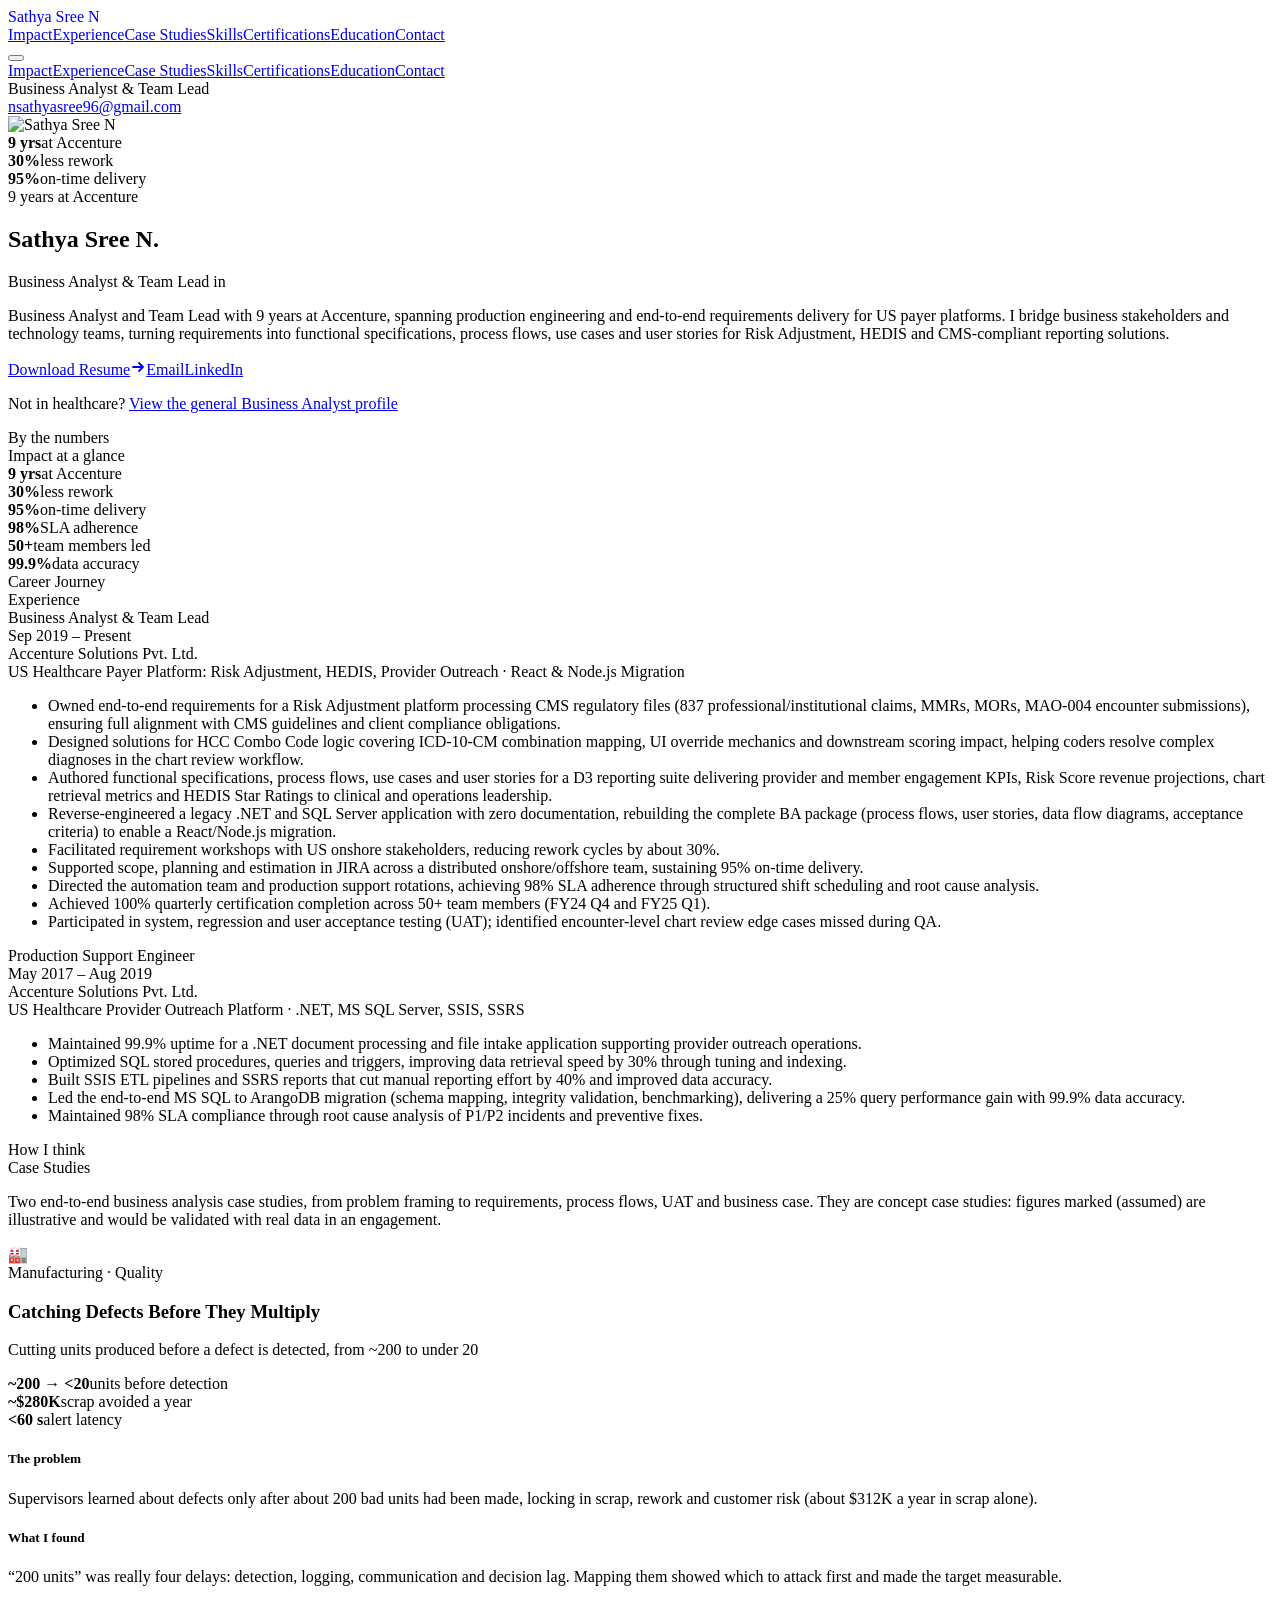
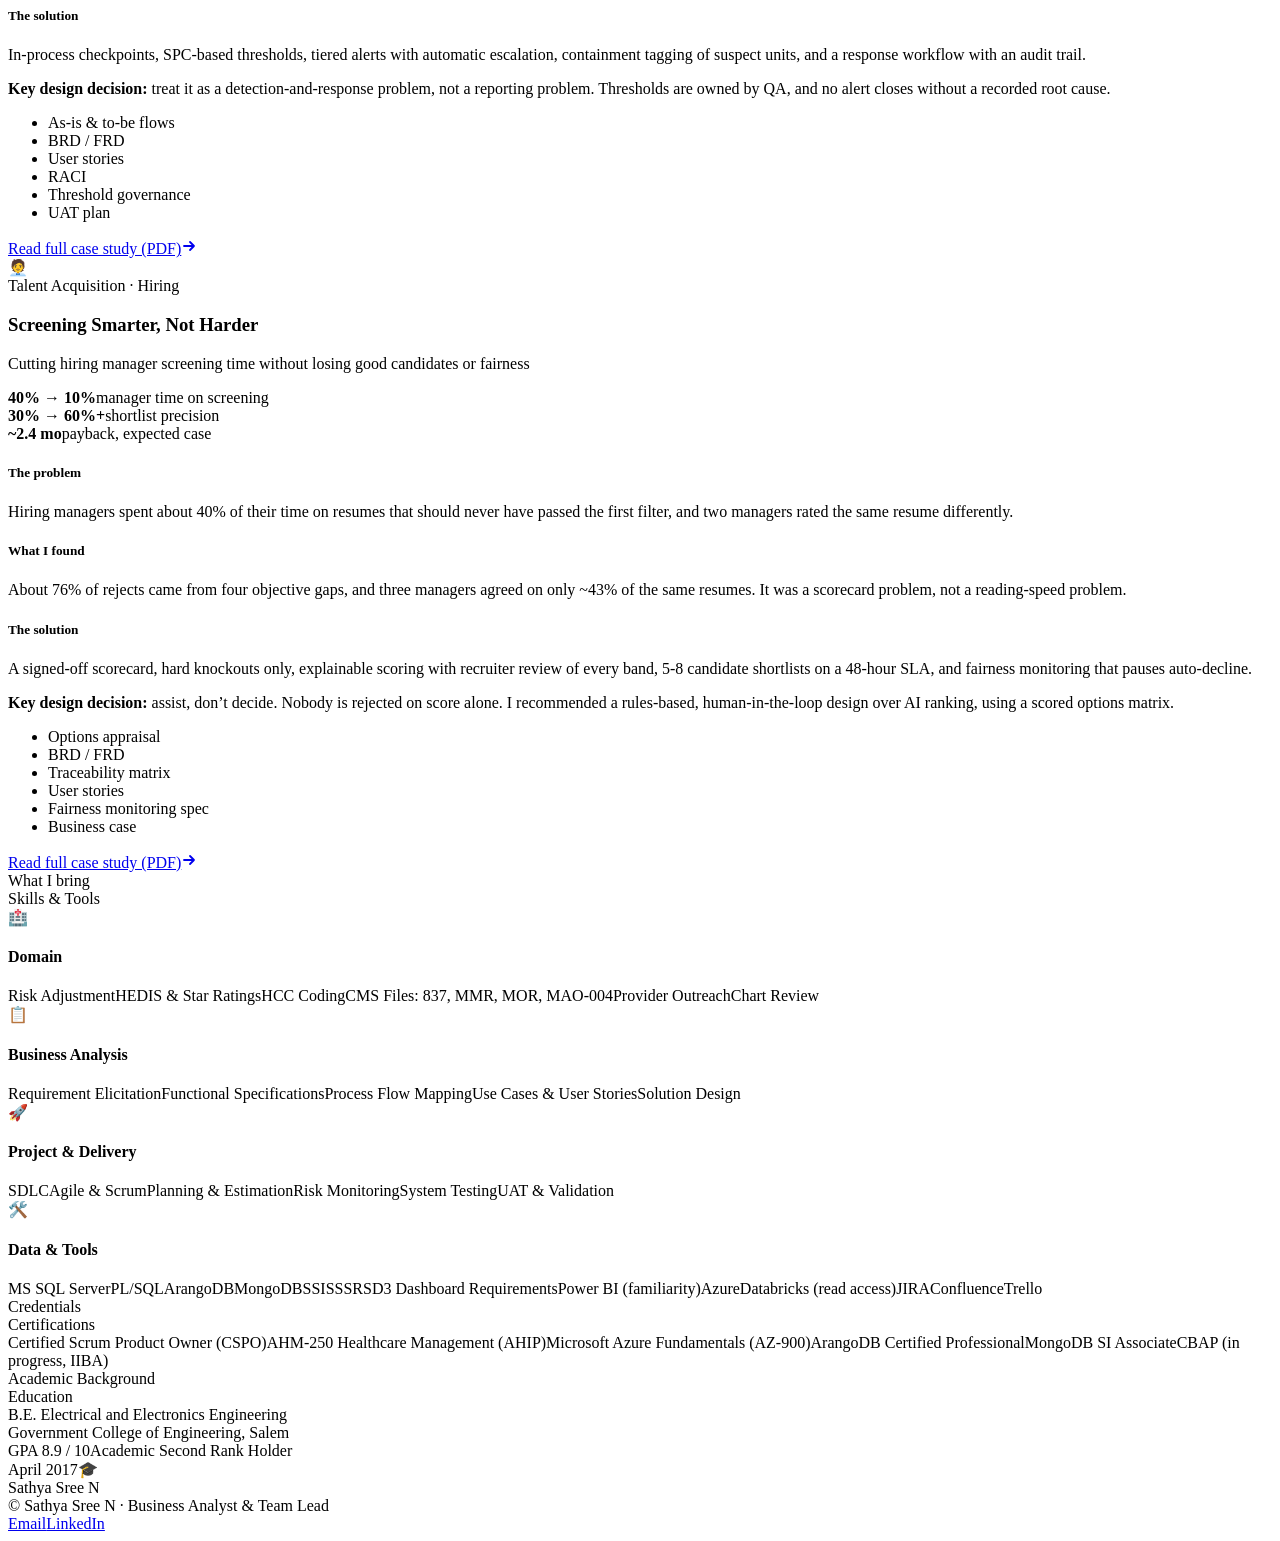
==== business-analyst/index.html @ e5837783 "Create index.html" ====
<!DOCTYPE html>
<html lang="en">
<head>
<meta charset="utf-8">
<meta name="viewport" content="width=device-width, initial-scale=1">
<title>Sathya Sree N | Healthcare Data Business Analyst</title>
<meta name="description" content="Healthcare Business Analyst and Team Lead with 9 years of experience in Risk Adjustment, HEDIS and CMS regulatory files for US payer platforms.">
<link href="https://fonts.googleapis.com/css2?family=Inter:wght@300;400;500;600&family=Playfair+Display:ital,wght@0,700;0,800;1,400&display=swap" rel="stylesheet">
<link rel="stylesheet" href="../assets/style.css">
<script>document.documentElement.classList.add('js');</script>
</head>
<body>
<nav id="navbar">
  <a href="#top" class="nav-logo" style="text-decoration:none">Sathya Sree N</a>
  <div class="nav-links"><a href="#impact">Impact</a><a href="#experience">Experience</a><a href="#case-studies">Case Studies</a><a href="#skills">Skills</a><a href="#certifications">Certifications</a><a href="#education">Education</a><a href="#contact">Contact</a></div>
  <button class="hamburger" id="hamburger" aria-label="Open menu" aria-expanded="false" aria-controls="mobileMenu"><span></span><span></span><span></span></button>
</nav>
<div class="mobile-menu" id="mobileMenu" aria-hidden="true">
  <div class="m-links"><a class="m-link" style="--i:0" href="#impact">Impact</a><a class="m-link" style="--i:1" href="#experience">Experience</a><a class="m-link" style="--i:2" href="#case-studies">Case Studies</a><a class="m-link" style="--i:3" href="#skills">Skills</a><a class="m-link" style="--i:4" href="#certifications">Certifications</a><a class="m-link" style="--i:5" href="#education">Education</a><a class="m-link" style="--i:6" href="#contact">Contact</a></div>
  <div class="m-foot">Business Analyst &amp; Team Lead<br><a href="mailto:nsathyasree96@gmail.com">nsathyasree96@gmail.com</a></div>
</div>
<section class="hero" id="top">
  <div class="hero-photo" id="heroPhoto">
    <div class="hero-frame-outline"></div>
    <div class="hero-frame"><img src="../assets/photo.jpg" alt="Sathya Sree N"></div>
    <div class="chip chip-1"><b>9 yrs</b><span>at Accenture</span></div><div class="chip chip-2"><b>30%</b><span>less rework</span></div><div class="chip chip-3"><b>95%</b><span>on-time delivery</span></div>
  </div>
  <div class="hero-text">
    <div class="hero-status"><i></i>9 years at Accenture</div>
    <h1 aria-label="Sathya Sree N"><span class="w"><span>Sathya</span></span> <span class="w"><span>Sree N.</span></span></h1>
    <p class="hero-role">Business Analyst &amp; Team Lead in<span class="typed-line"><span id="typed" data-roles='["Risk Adjustment &amp; HCC coding","HEDIS &amp; Star Ratings","CMS regulatory files","requirements to delivery"]'></span><span class="caret"></span></span></p>
    <p class="hero-desc">Business Analyst and Team Lead with 9 years at Accenture, spanning production engineering and end-to-end requirements delivery for US payer platforms. I bridge business stakeholders and technology teams, turning requirements into functional specifications, process flows, use cases and user stories for Risk Adjustment, HEDIS and CMS-compliant reporting solutions.</p>
    <div class="hero-btns"><a href="../assets/resume-healthcare.pdf" class="btn-primary">Download Resume<svg width="16" height="16" viewBox="0 0 16 16" fill="none" aria-hidden="true"><path d="M3 8h10M9 4l4 4-4 4" stroke="currentColor" stroke-width="1.8" stroke-linecap="round" stroke-linejoin="round"/></svg></a><a href="mailto:nsathyasree96@gmail.com" class="btn-outline">Email</a><a href="https://www.linkedin.com/in/sathya-sree-nerinjil" class="btn-outline">LinkedIn</a></div>
    <p class="switch">Not in healthcare? <a href="../business-analyst/">View the general Business Analyst profile</a></p>
  </div>
</section>
<div class="sw-alt" id="impact"><div class="swi"><div class="fade-up eyebrow">By the numbers</div><div class="fade-up sh">Impact at a glance</div><div class="fade-up sr"></div><div class="stats"><div class="stat fade-up"><b>9 yrs</b><span>at Accenture</span></div><div class="stat fade-up"><b>30%</b><span>less rework</span></div><div class="stat fade-up"><b>95%</b><span>on-time delivery</span></div><div class="stat fade-up"><b>98%</b><span>SLA adherence</span></div><div class="stat fade-up"><b>50+</b><span>team members led</span></div><div class="stat fade-up"><b>99.9%</b><span>data accuracy</span></div></div></div></div><div class="sw" id="experience"><div class="fade-up eyebrow">Career Journey</div><div class="fade-up sh">Experience</div><div class="fade-up sr"></div><div class="etl"><div class="ei fade-up"><div class="em"><div class="er">Business Analyst &amp; Team Lead</div><div class="eb">Sep 2019 – Present</div></div><div class="eco">Accenture Solutions Pvt. Ltd.</div><div class="esub">US Healthcare Payer Platform: Risk Adjustment, HEDIS, Provider Outreach &middot; React &amp; Node.js Migration</div><ul class="el"><li>Owned end-to-end requirements for a Risk Adjustment platform processing CMS regulatory files (837 professional/institutional claims, MMRs, MORs, MAO-004 encounter submissions), ensuring full alignment with CMS guidelines and client compliance obligations.</li>
      <li>Designed solutions for HCC Combo Code logic covering ICD-10-CM combination mapping, UI override mechanics and downstream scoring impact, helping coders resolve complex diagnoses in the chart review workflow.</li>
      <li>Authored functional specifications, process flows, use cases and user stories for a D3 reporting suite delivering provider and member engagement KPIs, Risk Score revenue projections, chart retrieval metrics and HEDIS Star Ratings to clinical and operations leadership.</li>
      <li>Reverse-engineered a legacy .NET and SQL Server application with zero documentation, rebuilding the complete BA package (process flows, user stories, data flow diagrams, acceptance criteria) to enable a React/Node.js migration.</li>
      <li>Facilitated requirement workshops with US onshore stakeholders, reducing rework cycles by about 30%.</li>
      <li>Supported scope, planning and estimation in JIRA across a distributed onshore/offshore team, sustaining 95% on-time delivery.</li>
      <li>Directed the automation team and production support rotations, achieving 98% SLA adherence through structured shift scheduling and root cause analysis.</li>
      <li>Achieved 100% quarterly certification completion across 50+ team members (FY24 Q4 and FY25 Q1).</li>
      <li>Participated in system, regression and user acceptance testing (UAT); identified encounter-level chart review edge cases missed during QA.</li></ul></div><div class="ei fade-up"><div class="em"><div class="er">Production Support Engineer</div><div class="eb">May 2017 – Aug 2019</div></div><div class="eco">Accenture Solutions Pvt. Ltd.</div><div class="esub">US Healthcare Provider Outreach Platform &middot; .NET, MS SQL Server, SSIS, SSRS</div><ul class="el"><li>Maintained 99.9% uptime for a .NET document processing and file intake application supporting provider outreach operations.</li>
      <li>Optimized SQL stored procedures, queries and triggers, improving data retrieval speed by 30% through tuning and indexing.</li>
      <li>Built SSIS ETL pipelines and SSRS reports that cut manual reporting effort by 40% and improved data accuracy.</li>
      <li>Led the end-to-end MS SQL to ArangoDB migration (schema mapping, integrity validation, benchmarking), delivering a 25% query performance gain with 99.9% data accuracy.</li>
      <li>Maintained 98% SLA compliance through root cause analysis of P1/P2 incidents and preventive fixes.</li></ul></div></div></div><div class="sw" id="case-studies">
<div class="fade-up eyebrow">How I think</div><div class="fade-up sh">Case Studies</div><div class="fade-up sr"></div>
<p class="cs-note fade-up">Two end-to-end business analysis case studies, from problem framing to requirements, process flows, UAT and business case. They are concept case studies: figures marked (assumed) are illustrative and would be validated with real data in an engagement.</p>
<div class="cs-grid"><article class="int-card cs-card fade-up fade-up-delay-1"><div class="int-top"><div class="int-icon">🏭</div><span class="int-tag">Manufacturing &middot; Quality</span></div>
<h3 class="int-company">Catching Defects Before They Multiply</h3><p class="cs-sub">Cutting units produced before a defect is detected, from ~200 to under 20</p>
<div class="cs-kpis"><div class="cs-kpi"><b>~200 → &lt;20</b><span>units before detection</span></div><div class="cs-kpi"><b>~$280K</b><span>scrap avoided a year</span></div><div class="cs-kpi"><b>&lt;60 s</b><span>alert latency</span></div></div><div class="cs-block"><h5>The problem</h5><p>Supervisors learned about defects only after about 200 bad units had been made, locking in scrap, rework and customer risk (about $312K a year in scrap alone).</p></div><div class="cs-block"><h5>What I found</h5><p>&ldquo;200 units&rdquo; was really four delays: detection, logging, communication and decision lag. Mapping them showed which to attack first and made the target measurable.</p></div><div class="cs-block"><h5>The solution</h5><p>In-process checkpoints, SPC-based thresholds, tiered alerts with automatic escalation, containment tagging of suspect units, and a response workflow with an audit trail.</p></div>
<div class="cs-decision"><b>Key design decision:</b> treat it as a detection-and-response problem, not a reporting problem. Thresholds are owned by QA, and no alert closes without a recorded root cause.</div>
<ul class="int-chips"><li>As-is &amp; to-be flows</li><li>BRD / FRD</li><li>User stories</li><li>RACI</li><li>Threshold governance</li><li>UAT plan</li></ul>
<div class="cs-actions"><a class="btn-primary" href="../assets/case-studies/case-study-catching-defects.pdf" target="_blank" rel="noopener">Read full case study (PDF)<svg width="16" height="16" viewBox="0 0 16 16" fill="none" aria-hidden="true"><path d="M3 8h10M9 4l4 4-4 4" stroke="currentColor" stroke-width="1.8" stroke-linecap="round" stroke-linejoin="round"/></svg></a></div></article><article class="int-card cs-card fade-up fade-up-delay-2"><div class="int-top"><div class="int-icon">🧑‍💼</div><span class="int-tag">Talent Acquisition &middot; Hiring</span></div>
<h3 class="int-company">Screening Smarter, Not Harder</h3><p class="cs-sub">Cutting hiring manager screening time without losing good candidates or fairness</p>
<div class="cs-kpis"><div class="cs-kpi"><b>40% → 10%</b><span>manager time on screening</span></div><div class="cs-kpi"><b>30% → 60%+</b><span>shortlist precision</span></div><div class="cs-kpi"><b>~2.4 mo</b><span>payback, expected case</span></div></div><div class="cs-block"><h5>The problem</h5><p>Hiring managers spent about 40% of their time on resumes that should never have passed the first filter, and two managers rated the same resume differently.</p></div><div class="cs-block"><h5>What I found</h5><p>About 76% of rejects came from four objective gaps, and three managers agreed on only ~43% of the same resumes. It was a scorecard problem, not a reading-speed problem.</p></div><div class="cs-block"><h5>The solution</h5><p>A signed-off scorecard, hard knockouts only, explainable scoring with recruiter review of every band, 5-8 candidate shortlists on a 48-hour SLA, and fairness monitoring that pauses auto-decline.</p></div>
<div class="cs-decision"><b>Key design decision:</b> assist, don&rsquo;t decide. Nobody is rejected on score alone. I recommended a rules-based, human-in-the-loop design over AI ranking, using a scored options matrix.</div>
<ul class="int-chips"><li>Options appraisal</li><li>BRD / FRD</li><li>Traceability matrix</li><li>User stories</li><li>Fairness monitoring spec</li><li>Business case</li></ul>
<div class="cs-actions"><a class="btn-primary" href="../assets/case-studies/case-study-screening-smarter.pdf" target="_blank" rel="noopener">Read full case study (PDF)<svg width="16" height="16" viewBox="0 0 16 16" fill="none" aria-hidden="true"><path d="M3 8h10M9 4l4 4-4 4" stroke="currentColor" stroke-width="1.8" stroke-linecap="round" stroke-linejoin="round"/></svg></a></div></article></div></div>
<div class="sw-alt" id="skills"><div class="swi"><div class="fade-up eyebrow">What I bring</div><div class="fade-up sh">Skills &amp; Tools</div><div class="fade-up sr"></div><div class="sg"><div class="sk fade-up fade-up-delay-1"><div class="sk-icon">🏥</div><h4>Domain</h4><div class="tg"><span>Risk Adjustment</span><span>HEDIS &amp; Star Ratings</span><span>HCC Coding</span><span>CMS Files: 837, MMR, MOR, MAO-004</span><span>Provider Outreach</span><span>Chart Review</span></div></div><div class="sk fade-up fade-up-delay-2"><div class="sk-icon">📋</div><h4>Business Analysis</h4><div class="tg"><span>Requirement Elicitation</span><span>Functional Specifications</span><span>Process Flow Mapping</span><span>Use Cases &amp; User Stories</span><span>Solution Design</span></div></div><div class="sk fade-up fade-up-delay-3"><div class="sk-icon">🚀</div><h4>Project &amp; Delivery</h4><div class="tg"><span>SDLC</span><span>Agile &amp; Scrum</span><span>Planning &amp; Estimation</span><span>Risk Monitoring</span><span>System Testing</span><span>UAT &amp; Validation</span></div></div><div class="sk fade-up fade-up-delay-1"><div class="sk-icon">🛠️</div><h4>Data &amp; Tools</h4><div class="tg"><span>MS SQL Server</span><span>PL/SQL</span><span>ArangoDB</span><span>MongoDB</span><span>SSIS</span><span>SSRS</span><span>D3 Dashboard Requirements</span><span>Power BI (familiarity)</span><span>Azure</span><span>Databricks (read access)</span><span>JIRA</span><span>Confluence</span><span>Trello</span></div></div></div></div></div><div class="sw" id="certifications"><div class="fade-up eyebrow">Credentials</div><div class="fade-up sh">Certifications</div><div class="fade-up sr"></div><div class="tg big fade-up"><span>Certified Scrum Product Owner (CSPO)</span><span>AHM-250 Healthcare Management (AHIP)</span><span>Microsoft Azure Fundamentals (AZ-900)</span><span>ArangoDB Certified Professional</span><span>MongoDB SI Associate</span><span>CBAP (in progress, IIBA)</span></div></div><div class="sw-alt" id="education"><div class="swi"><div class="fade-up eyebrow">Academic Background</div><div class="fade-up sh">Education</div><div class="fade-up sr"></div><div class="edu-list"><div class="edu-banner fade-up"><div class="edu-info"><div class="edu-degree">B.E. Electrical and Electronics Engineering</div><div class="edu-school">Government College of Engineering, Salem</div><div class="edu-x"><span>GPA 8.9 / 10</span><span>Academic Second Rank Holder</span></div></div><div class="edu-right"><span class="edu-year">April 2017</span><span class="edu-icon-circle">🎓</span></div></div></div></div></div>
<footer id="contact">
  <div class="fl">Sathya Sree N</div>
  <div class="ft">&copy; Sathya Sree N &middot; Business Analyst &amp; Team Lead</div>
  <div class="flinks"><a href="mailto:nsathyasree96@gmail.com">Email</a><a href="https://www.linkedin.com/in/sathya-sree-nerinjil">LinkedIn</a></div>
</footer>
<script src="../assets/main.js"></script>
</body>
</html>
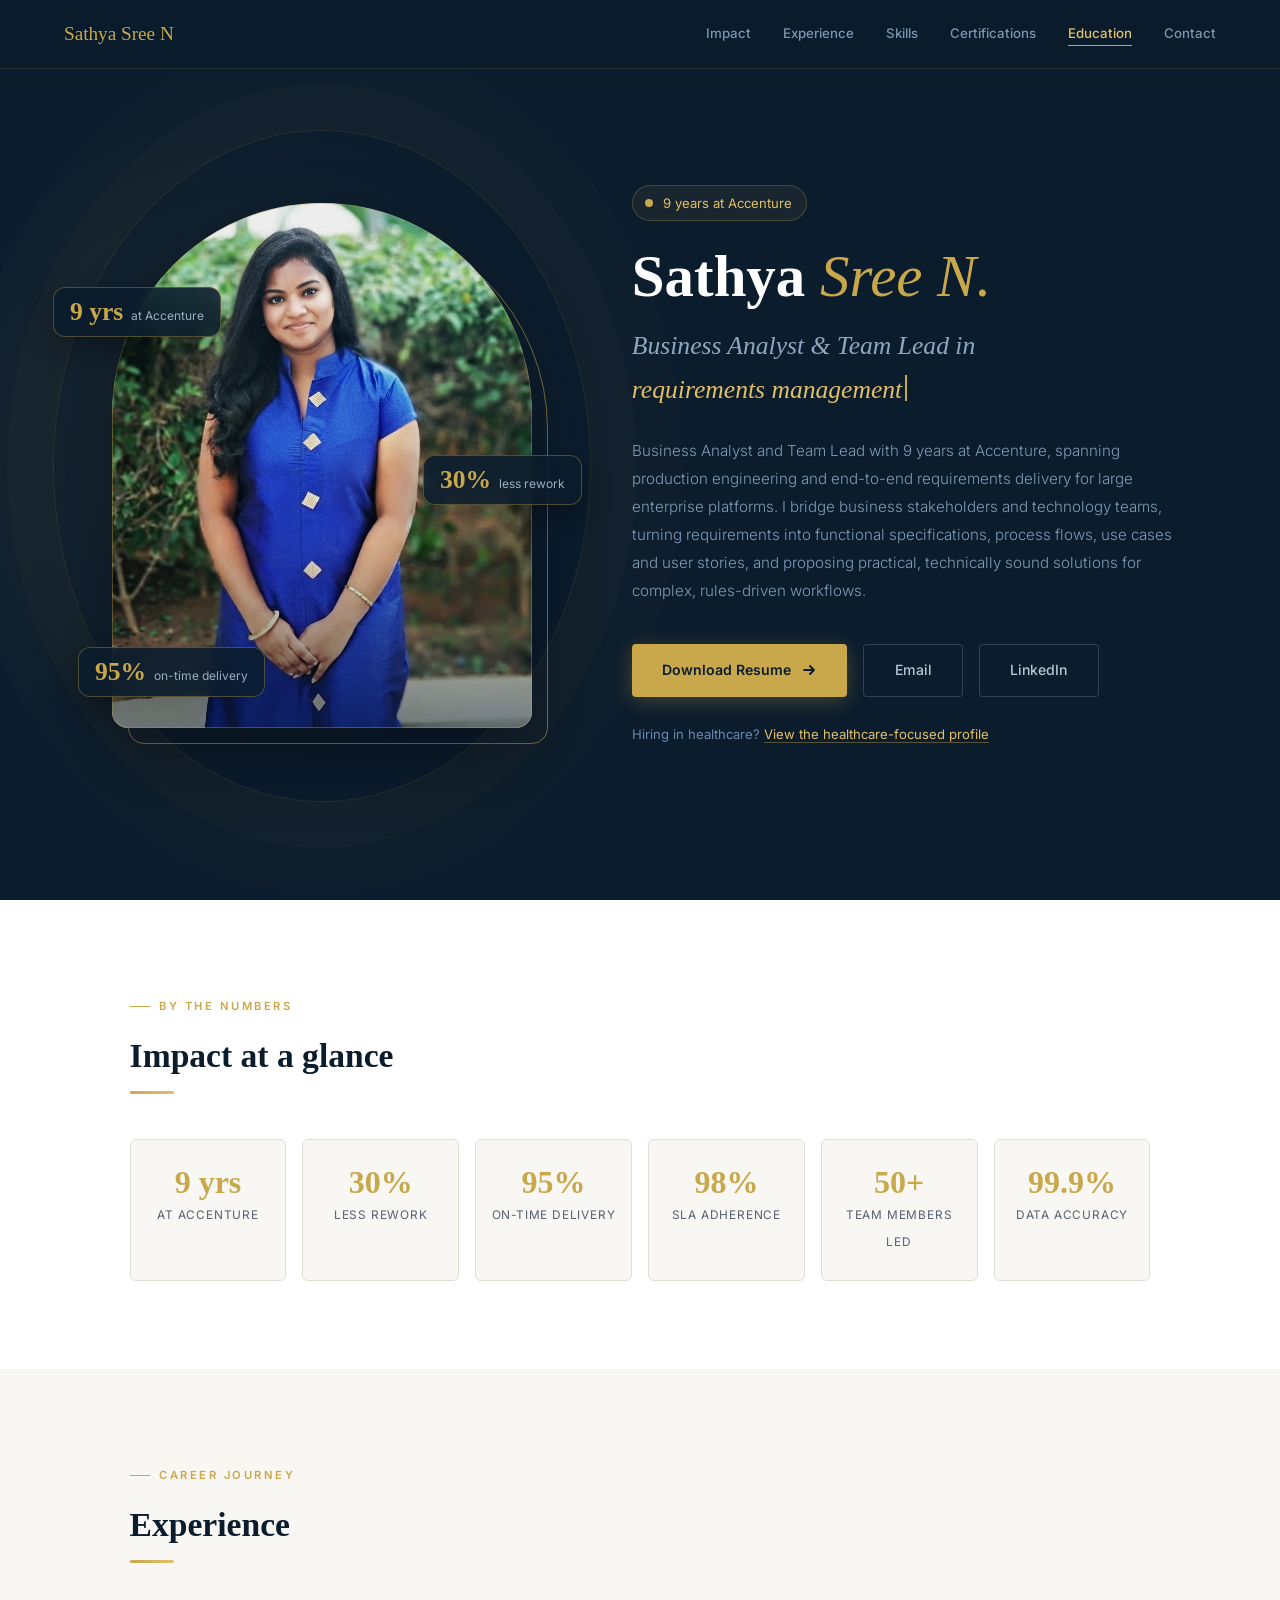
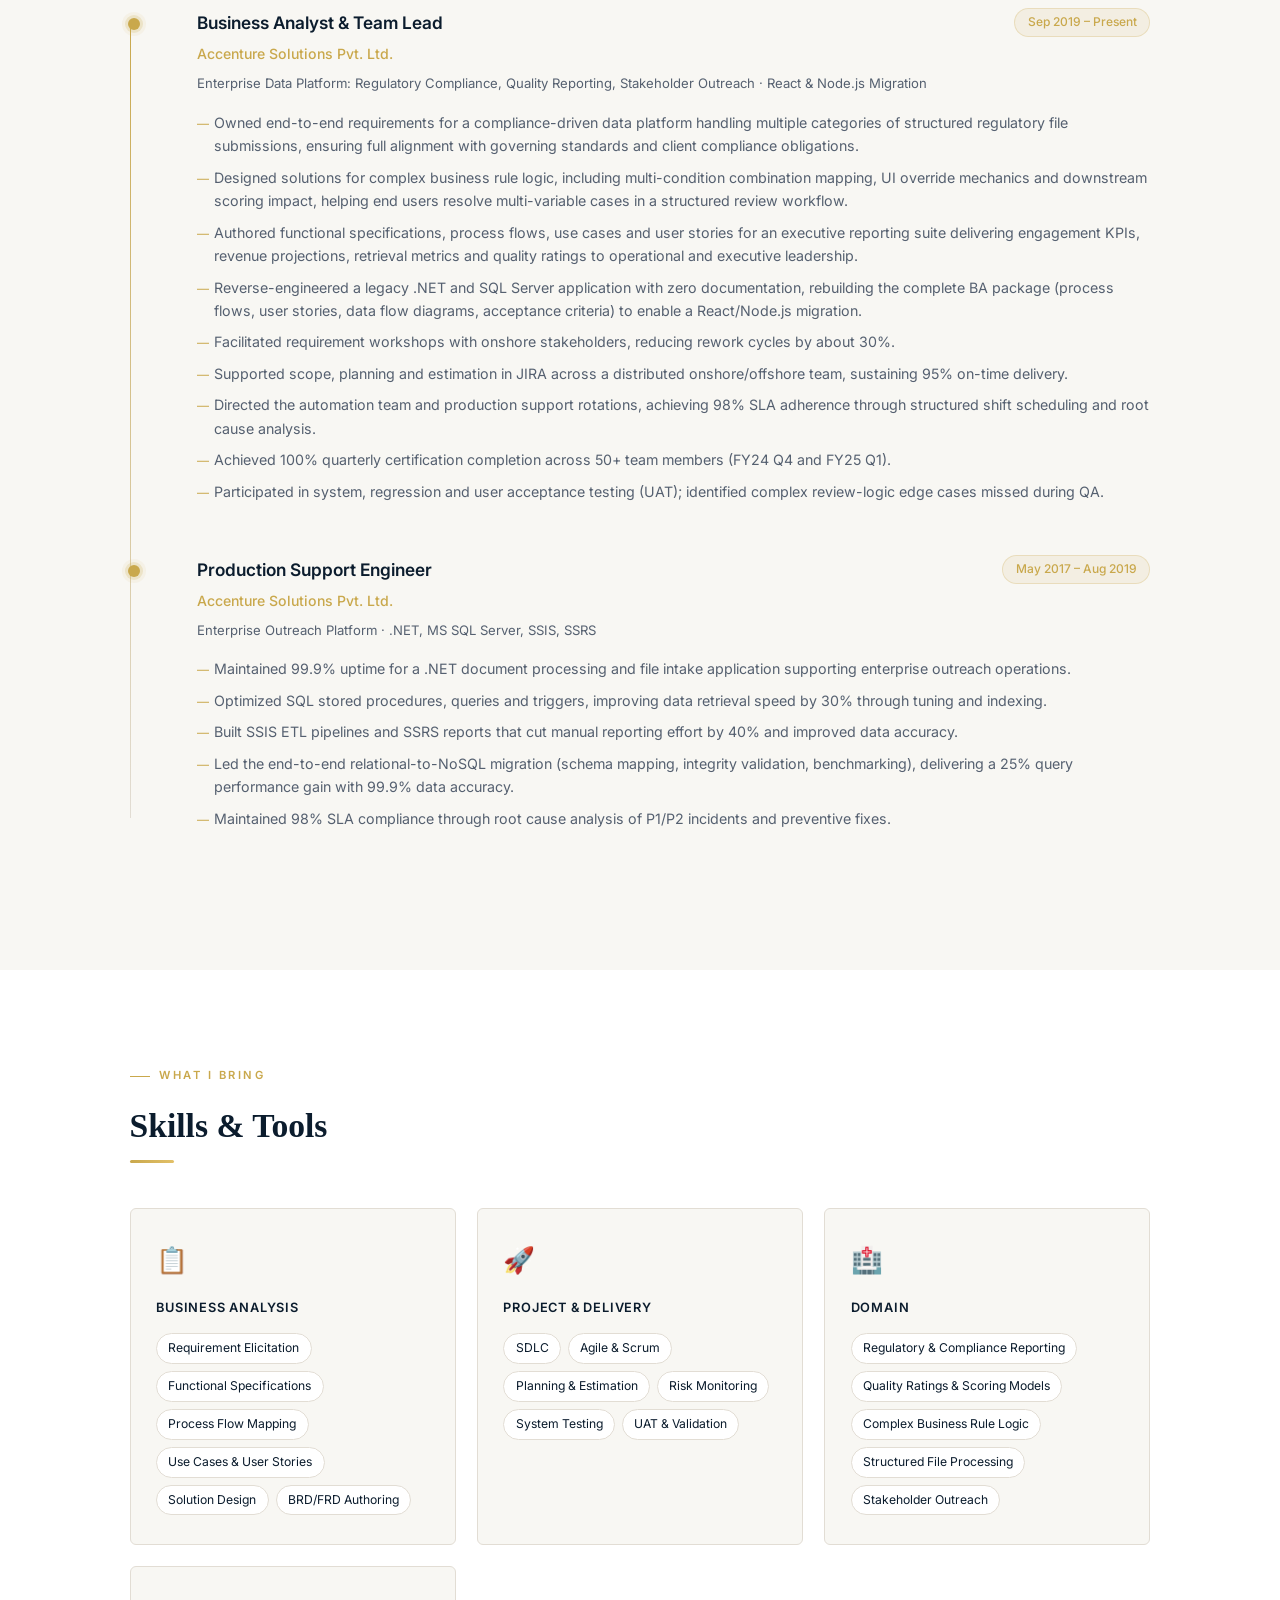
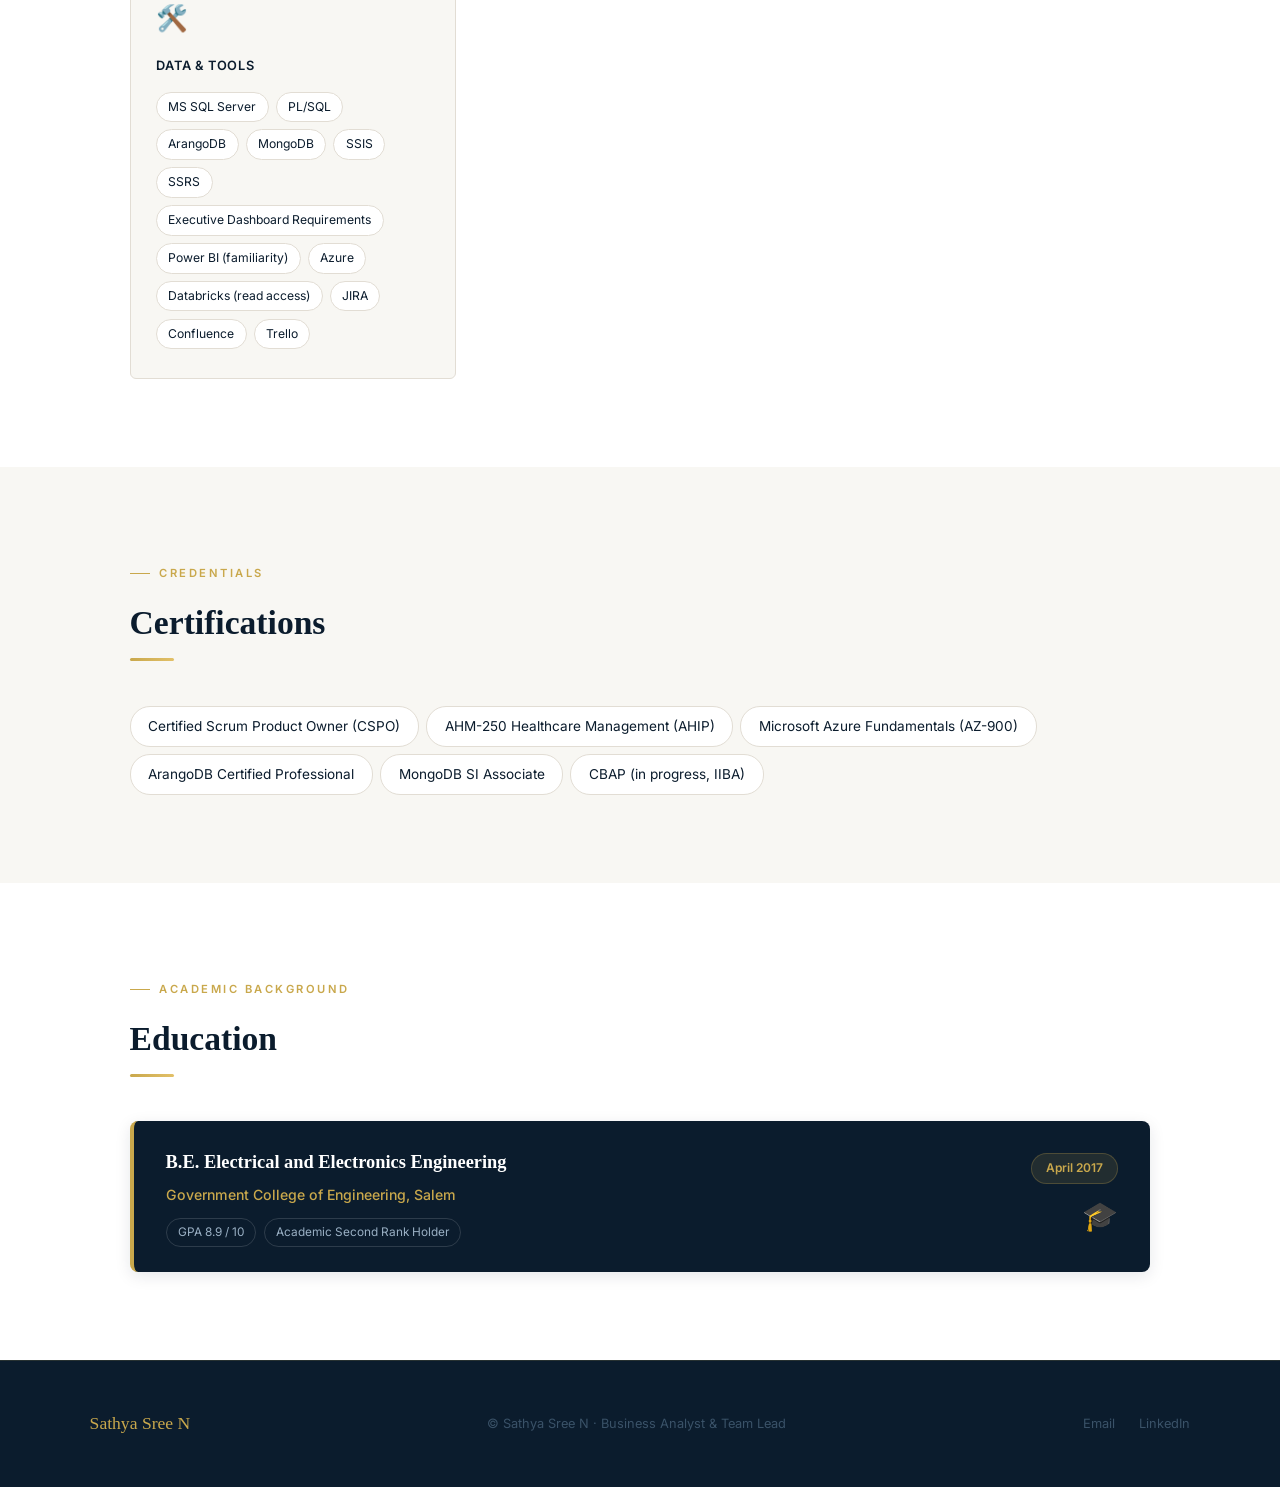
==== commit 65b38c55: "Update index.html" ====
--- a/business-analyst/index.html
+++ b/business-analyst/index.html
@@ -3,8 +3,8 @@
 <head>
 <meta charset="utf-8">
 <meta name="viewport" content="width=device-width, initial-scale=1">
-<title>Sathya Sree N | Healthcare Data Business Analyst</title>
-<meta name="description" content="Healthcare Business Analyst and Team Lead with 9 years of experience in Risk Adjustment, HEDIS and CMS regulatory files for US payer platforms.">
+<title>Sathya Sree N | Business Analyst</title>
+<meta name="description" content="Business Analyst and Team Lead with 9 years of experience in requirements management, solution design and process improvement for large enterprise platforms.">
 <link href="https://fonts.googleapis.com/css2?family=Inter:wght@300;400;500;600&family=Playfair+Display:ital,wght@0,700;0,800;1,400&display=swap" rel="stylesheet">
 <link rel="stylesheet" href="../assets/style.css">
 <script>document.documentElement.classList.add('js');</script>
@@ -12,11 +12,11 @@
 <body>
 <nav id="navbar">
   <a href="#top" class="nav-logo" style="text-decoration:none">Sathya Sree N</a>
-  <div class="nav-links"><a href="#impact">Impact</a><a href="#experience">Experience</a><a href="#case-studies">Case Studies</a><a href="#skills">Skills</a><a href="#certifications">Certifications</a><a href="#education">Education</a><a href="#contact">Contact</a></div>
+  <div class="nav-links"><a href="#impact">Impact</a><a href="#experience">Experience</a><a href="#skills">Skills</a><a href="#certifications">Certifications</a><a href="#education">Education</a><a href="#contact">Contact</a></div>
   <button class="hamburger" id="hamburger" aria-label="Open menu" aria-expanded="false" aria-controls="mobileMenu"><span></span><span></span><span></span></button>
 </nav>
 <div class="mobile-menu" id="mobileMenu" aria-hidden="true">
-  <div class="m-links"><a class="m-link" style="--i:0" href="#impact">Impact</a><a class="m-link" style="--i:1" href="#experience">Experience</a><a class="m-link" style="--i:2" href="#case-studies">Case Studies</a><a class="m-link" style="--i:3" href="#skills">Skills</a><a class="m-link" style="--i:4" href="#certifications">Certifications</a><a class="m-link" style="--i:5" href="#education">Education</a><a class="m-link" style="--i:6" href="#contact">Contact</a></div>
+  <div class="m-links"><a class="m-link" style="--i:0" href="#impact">Impact</a><a class="m-link" style="--i:1" href="#experience">Experience</a><a class="m-link" style="--i:2" href="#skills">Skills</a><a class="m-link" style="--i:3" href="#certifications">Certifications</a><a class="m-link" style="--i:4" href="#education">Education</a><a class="m-link" style="--i:5" href="#contact">Contact</a></div>
   <div class="m-foot">Business Analyst &amp; Team Lead<br><a href="mailto:nsathyasree96@gmail.com">nsathyasree96@gmail.com</a></div>
 </div>
 <section class="hero" id="top">
@@ -28,39 +28,45 @@
   <div class="hero-text">
     <div class="hero-status"><i></i>9 years at Accenture</div>
     <h1 aria-label="Sathya Sree N"><span class="w"><span>Sathya</span></span> <span class="w"><span>Sree N.</span></span></h1>
-    <p class="hero-role">Business Analyst &amp; Team Lead in<span class="typed-line"><span id="typed" data-roles='["Risk Adjustment &amp; HCC coding","HEDIS &amp; Star Ratings","CMS regulatory files","requirements to delivery"]'></span><span class="caret"></span></span></p>
-    <p class="hero-desc">Business Analyst and Team Lead with 9 years at Accenture, spanning production engineering and end-to-end requirements delivery for US payer platforms. I bridge business stakeholders and technology teams, turning requirements into functional specifications, process flows, use cases and user stories for Risk Adjustment, HEDIS and CMS-compliant reporting solutions.</p>
-    <div class="hero-btns"><a href="../assets/resume-healthcare.pdf" class="btn-primary">Download Resume<svg width="16" height="16" viewBox="0 0 16 16" fill="none" aria-hidden="true"><path d="M3 8h10M9 4l4 4-4 4" stroke="currentColor" stroke-width="1.8" stroke-linecap="round" stroke-linejoin="round"/></svg></a><a href="mailto:nsathyasree96@gmail.com" class="btn-outline">Email</a><a href="https://www.linkedin.com/in/sathya-sree-nerinjil" class="btn-outline">LinkedIn</a></div>
-    <p class="switch">Not in healthcare? <a href="../business-analyst/">View the general Business Analyst profile</a></p>
+    <p class="hero-role">Business Analyst &amp; Team Lead in<span class="typed-line"><span id="typed" data-roles='["requirements management","process improvement","solution design","team leadership"]'></span><span class="caret"></span></span></p>
+    <p class="hero-desc">Business Analyst and Team Lead with 9 years at Accenture, spanning production engineering and end-to-end requirements delivery for large enterprise platforms. I bridge business stakeholders and technology teams, turning requirements into functional specifications, process flows, use cases and user stories, and proposing practical, technically sound solutions for complex, rules-driven workflows.</p>
+    <div class="hero-btns"><a href="../assets/resume-generic.pdf" class="btn-primary">Download Resume<svg width="16" height="16" viewBox="0 0 16 16" fill="none" aria-hidden="true"><path d="M3 8h10M9 4l4 4-4 4" stroke="currentColor" stroke-width="1.8" stroke-linecap="round" stroke-linejoin="round"/></svg></a><a href="mailto:nsathyasree96@gmail.com" class="btn-outline">Email</a><a href="https://www.linkedin.com/in/sathya-sree-nerinjil" class="btn-outline">LinkedIn</a></div>
+    <p class="switch">Hiring in healthcare? <a href="../healthcare/">View the healthcare-focused profile</a></p>
   </div>
 </section>
-<div class="sw-alt" id="impact"><div class="swi"><div class="fade-up eyebrow">By the numbers</div><div class="fade-up sh">Impact at a glance</div><div class="fade-up sr"></div><div class="stats"><div class="stat fade-up"><b>9 yrs</b><span>at Accenture</span></div><div class="stat fade-up"><b>30%</b><span>less rework</span></div><div class="stat fade-up"><b>95%</b><span>on-time delivery</span></div><div class="stat fade-up"><b>98%</b><span>SLA adherence</span></div><div class="stat fade-up"><b>50+</b><span>team members led</span></div><div class="stat fade-up"><b>99.9%</b><span>data accuracy</span></div></div></div></div><div class="sw" id="experience"><div class="fade-up eyebrow">Career Journey</div><div class="fade-up sh">Experience</div><div class="fade-up sr"></div><div class="etl"><div class="ei fade-up"><div class="em"><div class="er">Business Analyst &amp; Team Lead</div><div class="eb">Sep 2019 – Present</div></div><div class="eco">Accenture Solutions Pvt. Ltd.</div><div class="esub">US Healthcare Payer Platform: Risk Adjustment, HEDIS, Provider Outreach &middot; React &amp; Node.js Migration</div><ul class="el"><li>Owned end-to-end requirements for a Risk Adjustment platform processing CMS regulatory files (837 professional/institutional claims, MMRs, MORs, MAO-004 encounter submissions), ensuring full alignment with CMS guidelines and client compliance obligations.</li>
-      <li>Designed solutions for HCC Combo Code logic covering ICD-10-CM combination mapping, UI override mechanics and downstream scoring impact, helping coders resolve complex diagnoses in the chart review workflow.</li>
-      <li>Authored functional specifications, process flows, use cases and user stories for a D3 reporting suite delivering provider and member engagement KPIs, Risk Score revenue projections, chart retrieval metrics and HEDIS Star Ratings to clinical and operations leadership.</li>
-      <li>Reverse-engineered a legacy .NET and SQL Server application with zero documentation, rebuilding the complete BA package (process flows, user stories, data flow diagrams, acceptance criteria) to enable a React/Node.js migration.</li>
-      <li>Facilitated requirement workshops with US onshore stakeholders, reducing rework cycles by about 30%.</li>
-      <li>Supported scope, planning and estimation in JIRA across a distributed onshore/offshore team, sustaining 95% on-time delivery.</li>
-      <li>Directed the automation team and production support rotations, achieving 98% SLA adherence through structured shift scheduling and root cause analysis.</li>
-      <li>Achieved 100% quarterly certification completion across 50+ team members (FY24 Q4 and FY25 Q1).</li>
-      <li>Participated in system, regression and user acceptance testing (UAT); identified encounter-level chart review edge cases missed during QA.</li></ul></div><div class="ei fade-up"><div class="em"><div class="er">Production Support Engineer</div><div class="eb">May 2017 – Aug 2019</div></div><div class="eco">Accenture Solutions Pvt. Ltd.</div><div class="esub">US Healthcare Provider Outreach Platform &middot; .NET, MS SQL Server, SSIS, SSRS</div><ul class="el"><li>Maintained 99.9% uptime for a .NET document processing and file intake application supporting provider outreach operations.</li>
-      <li>Optimized SQL stored procedures, queries and triggers, improving data retrieval speed by 30% through tuning and indexing.</li>
-      <li>Built SSIS ETL pipelines and SSRS reports that cut manual reporting effort by 40% and improved data accuracy.</li>
-      <li>Led the end-to-end MS SQL to ArangoDB migration (schema mapping, integrity validation, benchmarking), delivering a 25% query performance gain with 99.9% data accuracy.</li>
-      <li>Maintained 98% SLA compliance through root cause analysis of P1/P2 incidents and preventive fixes.</li></ul></div></div></div><div class="sw" id="case-studies">
-<div class="fade-up eyebrow">How I think</div><div class="fade-up sh">Case Studies</div><div class="fade-up sr"></div>
-<p class="cs-note fade-up">Two end-to-end business analysis case studies, from problem framing to requirements, process flows, UAT and business case. They are concept case studies: figures marked (assumed) are illustrative and would be validated with real data in an engagement.</p>
-<div class="cs-grid"><article class="int-card cs-card fade-up fade-up-delay-1"><div class="int-top"><div class="int-icon">🏭</div><span class="int-tag">Manufacturing &middot; Quality</span></div>
-<h3 class="int-company">Catching Defects Before They Multiply</h3><p class="cs-sub">Cutting units produced before a defect is detected, from ~200 to under 20</p>
-<div class="cs-kpis"><div class="cs-kpi"><b>~200 → &lt;20</b><span>units before detection</span></div><div class="cs-kpi"><b>~$280K</b><span>scrap avoided a year</span></div><div class="cs-kpi"><b>&lt;60 s</b><span>alert latency</span></div></div><div class="cs-block"><h5>The problem</h5><p>Supervisors learned about defects only after about 200 bad units had been made, locking in scrap, rework and customer risk (about $312K a year in scrap alone).</p></div><div class="cs-block"><h5>What I found</h5><p>&ldquo;200 units&rdquo; was really four delays: detection, logging, communication and decision lag. Mapping them showed which to attack first and made the target measurable.</p></div><div class="cs-block"><h5>The solution</h5><p>In-process checkpoints, SPC-based thresholds, tiered alerts with automatic escalation, containment tagging of suspect units, and a response workflow with an audit trail.</p></div>
-<div class="cs-decision"><b>Key design decision:</b> treat it as a detection-and-response problem, not a reporting problem. Thresholds are owned by QA, and no alert closes without a recorded root cause.</div>
-<ul class="int-chips"><li>As-is &amp; to-be flows</li><li>BRD / FRD</li><li>User stories</li><li>RACI</li><li>Threshold governance</li><li>UAT plan</li></ul>
-<div class="cs-actions"><a class="btn-primary" href="../assets/case-studies/case-study-catching-defects.pdf" target="_blank" rel="noopener">Read full case study (PDF)<svg width="16" height="16" viewBox="0 0 16 16" fill="none" aria-hidden="true"><path d="M3 8h10M9 4l4 4-4 4" stroke="currentColor" stroke-width="1.8" stroke-linecap="round" stroke-linejoin="round"/></svg></a></div></article><article class="int-card cs-card fade-up fade-up-delay-2"><div class="int-top"><div class="int-icon">🧑‍💼</div><span class="int-tag">Talent Acquisition &middot; Hiring</span></div>
-<h3 class="int-company">Screening Smarter, Not Harder</h3><p class="cs-sub">Cutting hiring manager screening time without losing good candidates or fairness</p>
-<div class="cs-kpis"><div class="cs-kpi"><b>40% → 10%</b><span>manager time on screening</span></div><div class="cs-kpi"><b>30% → 60%+</b><span>shortlist precision</span></div><div class="cs-kpi"><b>~2.4 mo</b><span>payback, expected case</span></div></div><div class="cs-block"><h5>The problem</h5><p>Hiring managers spent about 40% of their time on resumes that should never have passed the first filter, and two managers rated the same resume differently.</p></div><div class="cs-block"><h5>What I found</h5><p>About 76% of rejects came from four objective gaps, and three managers agreed on only ~43% of the same resumes. It was a scorecard problem, not a reading-speed problem.</p></div><div class="cs-block"><h5>The solution</h5><p>A signed-off scorecard, hard knockouts only, explainable scoring with recruiter review of every band, 5-8 candidate shortlists on a 48-hour SLA, and fairness monitoring that pauses auto-decline.</p></div>
-<div class="cs-decision"><b>Key design decision:</b> assist, don&rsquo;t decide. Nobody is rejected on score alone. I recommended a rules-based, human-in-the-loop design over AI ranking, using a scored options matrix.</div>
-<ul class="int-chips"><li>Options appraisal</li><li>BRD / FRD</li><li>Traceability matrix</li><li>User stories</li><li>Fairness monitoring spec</li><li>Business case</li></ul>
-<div class="cs-actions"><a class="btn-primary" href="../assets/case-studies/case-study-screening-smarter.pdf" target="_blank" rel="noopener">Read full case study (PDF)<svg width="16" height="16" viewBox="0 0 16 16" fill="none" aria-hidden="true"><path d="M3 8h10M9 4l4 4-4 4" stroke="currentColor" stroke-width="1.8" stroke-linecap="round" stroke-linejoin="round"/></svg></a></div></article></div></div>
-<div class="sw-alt" id="skills"><div class="swi"><div class="fade-up eyebrow">What I bring</div><div class="fade-up sh">Skills &amp; Tools</div><div class="fade-up sr"></div><div class="sg"><div class="sk fade-up fade-up-delay-1"><div class="sk-icon">🏥</div><h4>Domain</h4><div class="tg"><span>Risk Adjustment</span><span>HEDIS &amp; Star Ratings</span><span>HCC Coding</span><span>CMS Files: 837, MMR, MOR, MAO-004</span><span>Provider Outreach</span><span>Chart Review</span></div></div><div class="sk fade-up fade-up-delay-2"><div class="sk-icon">📋</div><h4>Business Analysis</h4><div class="tg"><span>Requirement Elicitation</span><span>Functional Specifications</span><span>Process Flow Mapping</span><span>Use Cases &amp; User Stories</span><span>Solution Design</span></div></div><div class="sk fade-up fade-up-delay-3"><div class="sk-icon">🚀</div><h4>Project &amp; Delivery</h4><div class="tg"><span>SDLC</span><span>Agile &amp; Scrum</span><span>Planning &amp; Estimation</span><span>Risk Monitoring</span><span>System Testing</span><span>UAT &amp; Validation</span></div></div><div class="sk fade-up fade-up-delay-1"><div class="sk-icon">🛠️</div><h4>Data &amp; Tools</h4><div class="tg"><span>MS SQL Server</span><span>PL/SQL</span><span>ArangoDB</span><span>MongoDB</span><span>SSIS</span><span>SSRS</span><span>D3 Dashboard Requirements</span><span>Power BI (familiarity)</span><span>Azure</span><span>Databricks (read access)</span><span>JIRA</span><span>Confluence</span><span>Trello</span></div></div></div></div></div><div class="sw" id="certifications"><div class="fade-up eyebrow">Credentials</div><div class="fade-up sh">Certifications</div><div class="fade-up sr"></div><div class="tg big fade-up"><span>Certified Scrum Product Owner (CSPO)</span><span>AHM-250 Healthcare Management (AHIP)</span><span>Microsoft Azure Fundamentals (AZ-900)</span><span>ArangoDB Certified Professional</span><span>MongoDB SI Associate</span><span>CBAP (in progress, IIBA)</span></div></div><div class="sw-alt" id="education"><div class="swi"><div class="fade-up eyebrow">Academic Background</div><div class="fade-up sh">Education</div><div class="fade-up sr"></div><div class="edu-list"><div class="edu-banner fade-up"><div class="edu-info"><div class="edu-degree">B.E. Electrical and Electronics Engineering</div><div class="edu-school">Government College of Engineering, Salem</div><div class="edu-x"><span>GPA 8.9 / 10</span><span>Academic Second Rank Holder</span></div></div><div class="edu-right"><span class="edu-year">April 2017</span><span class="edu-icon-circle">🎓</span></div></div></div></div></div>
+
+<div class="sw-alt" id="impact"><div class="swi"><div class="fade-up eyebrow">By the numbers</div><div class="fade-up sh">Impact at a glance</div><div class="fade-up sr"></div><div class="stats"><div class="stat fade-up"><b>9 yrs</b><span>at Accenture</span></div><div class="stat fade-up"><b>30%</b><span>less rework</span></div><div class="stat fade-up"><b>95%</b><span>on-time delivery</span></div><div class="stat fade-up"><b>98%</b><span>SLA adherence</span></div><div class="stat fade-up"><b>50+</b><span>team members led</span></div><div class="stat fade-up"><b>99.9%</b><span>data accuracy</span></div></div></div></div>
+
+<div class="sw" id="experience"><div class="fade-up eyebrow">Career Journey</div><div class="fade-up sh">Experience</div><div class="fade-up sr"></div><div class="etl">
+<div class="ei fade-up"><div class="em"><div class="er">Business Analyst &amp; Team Lead</div><div class="eb">Sep 2019 – Present</div></div><div class="eco">Accenture Solutions Pvt. Ltd.</div><div class="esub">Enterprise Data Platform: Regulatory Compliance, Quality Reporting, Stakeholder Outreach &middot; React &amp; Node.js Migration</div><ul class="el">
+<li>Owned end-to-end requirements for a compliance-driven data platform handling multiple categories of structured regulatory file submissions, ensuring full alignment with governing standards and client compliance obligations.</li>
+<li>Designed solutions for complex business rule logic, including multi-condition combination mapping, UI override mechanics and downstream scoring impact, helping end users resolve multi-variable cases in a structured review workflow.</li>
+<li>Authored functional specifications, process flows, use cases and user stories for an executive reporting suite delivering engagement KPIs, revenue projections, retrieval metrics and quality ratings to operational and executive leadership.</li>
+<li>Reverse-engineered a legacy .NET and SQL Server application with zero documentation, rebuilding the complete BA package (process flows, user stories, data flow diagrams, acceptance criteria) to enable a React/Node.js migration.</li>
+<li>Facilitated requirement workshops with onshore stakeholders, reducing rework cycles by about 30%.</li>
+<li>Supported scope, planning and estimation in JIRA across a distributed onshore/offshore team, sustaining 95% on-time delivery.</li>
+<li>Directed the automation team and production support rotations, achieving 98% SLA adherence through structured shift scheduling and root cause analysis.</li>
+<li>Achieved 100% quarterly certification completion across 50+ team members (FY24 Q4 and FY25 Q1).</li>
+<li>Participated in system, regression and user acceptance testing (UAT); identified complex review-logic edge cases missed during QA.</li></ul></div>
+<div class="ei fade-up"><div class="em"><div class="er">Production Support Engineer</div><div class="eb">May 2017 – Aug 2019</div></div><div class="eco">Accenture Solutions Pvt. Ltd.</div><div class="esub">Enterprise Outreach Platform &middot; .NET, MS SQL Server, SSIS, SSRS</div><ul class="el">
+<li>Maintained 99.9% uptime for a .NET document processing and file intake application supporting enterprise outreach operations.</li>
+<li>Optimized SQL stored procedures, queries and triggers, improving data retrieval speed by 30% through tuning and indexing.</li>
+<li>Built SSIS ETL pipelines and SSRS reports that cut manual reporting effort by 40% and improved data accuracy.</li>
+<li>Led the end-to-end relational-to-NoSQL migration (schema mapping, integrity validation, benchmarking), delivering a 25% query performance gain with 99.9% data accuracy.</li>
+<li>Maintained 98% SLA compliance through root cause analysis of P1/P2 incidents and preventive fixes.</li></ul></div>
+</div></div>
+
+<div class="sw-alt" id="skills"><div class="swi"><div class="fade-up eyebrow">What I bring</div><div class="fade-up sh">Skills &amp; Tools</div><div class="fade-up sr"></div><div class="sg">
+<div class="sk fade-up fade-up-delay-1"><div class="sk-icon">📋</div><h4>Business Analysis</h4><div class="tg"><span>Requirement Elicitation</span><span>Functional Specifications</span><span>Process Flow Mapping</span><span>Use Cases &amp; User Stories</span><span>Solution Design</span><span>BRD/FRD Authoring</span></div></div>
+<div class="sk fade-up fade-up-delay-2"><div class="sk-icon">🚀</div><h4>Project &amp; Delivery</h4><div class="tg"><span>SDLC</span><span>Agile &amp; Scrum</span><span>Planning &amp; Estimation</span><span>Risk Monitoring</span><span>System Testing</span><span>UAT &amp; Validation</span></div></div>
+<div class="sk fade-up fade-up-delay-3"><div class="sk-icon">🏥</div><h4>Domain</h4><div class="tg"><span>Regulatory &amp; Compliance Reporting</span><span>Quality Ratings &amp; Scoring Models</span><span>Complex Business Rule Logic</span><span>Structured File Processing</span><span>Stakeholder Outreach</span></div></div>
+<div class="sk fade-up fade-up-delay-1"><div class="sk-icon">🛠️</div><h4>Data &amp; Tools</h4><div class="tg"><span>MS SQL Server</span><span>PL/SQL</span><span>ArangoDB</span><span>MongoDB</span><span>SSIS</span><span>SSRS</span><span>Executive Dashboard Requirements</span><span>Power BI (familiarity)</span><span>Azure</span><span>Databricks (read access)</span><span>JIRA</span><span>Confluence</span><span>Trello</span></div></div>
+</div></div></div>
+
+<div class="sw" id="certifications"><div class="fade-up eyebrow">Credentials</div><div class="fade-up sh">Certifications</div><div class="fade-up sr"></div><div class="tg big fade-up"><span>Certified Scrum Product Owner (CSPO)</span><span>AHM-250 Healthcare Management (AHIP)</span><span>Microsoft Azure Fundamentals (AZ-900)</span><span>ArangoDB Certified Professional</span><span>MongoDB SI Associate</span><span>CBAP (in progress, IIBA)</span></div></div>
+
+<div class="sw-alt" id="education"><div class="swi"><div class="fade-up eyebrow">Academic Background</div><div class="fade-up sh">Education</div><div class="fade-up sr"></div><div class="edu-list"><div class="edu-banner fade-up"><div class="edu-info"><div class="edu-degree">B.E. Electrical and Electronics Engineering</div><div class="edu-school">Government College of Engineering, Salem</div><div class="edu-x"><span>GPA 8.9 / 10</span><span>Academic Second Rank Holder</span></div></div><div class="edu-right"><span class="edu-year">April 2017</span><span class="edu-icon-circle">🎓</span></div></div></div></div></div>
+
 <footer id="contact">
   <div class="fl">Sathya Sree N</div>
   <div class="ft">&copy; Sathya Sree N &middot; Business Analyst &amp; Team Lead</div>
--- a/assets/style.css
+++ b/assets/style.css
@@ -0,0 +1,411 @@
+*, *::before, *::after { box-sizing: border-box; margin: 0; padding: 0; }
+:root {
+  --navy: #0b1c2d;
+  --navy-mid: #132840;
+  --navy-light: #1e3a55;
+  --gold: #c9a84c;
+  --gold-light: #e2c068;
+  --white: #ffffff;
+  --off-white: #f8f7f3;
+  --text: #1a1a1a;
+  --muted: #556070;
+  --border: #e2ddd4;
+}
+html { scroll-behavior: smooth; }
+body { font-family: 'Inter', sans-serif; background: var(--off-white); color: var(--text); line-height: 1.7; overflow-x: hidden; }
+
+/* ── NAV ── */
+nav {
+  background: rgba(11,28,45,0.97);
+  backdrop-filter: blur(12px);
+  padding: 1.1rem 5%;
+  display: flex;
+  justify-content: space-between;
+  align-items: center;
+  position: fixed;
+  top: 0; left: 0; right: 0;
+  z-index: 200;
+  border-bottom: 1px solid rgba(201,168,76,0.15);
+  transition: padding 0.3s;
+}
+nav.scrolled { padding: 0.7rem 5%; }
+.nav-logo { font-family: 'Playfair Display', serif; color: var(--gold); font-size: 1.2rem; }
+.nav-links { display: flex; gap: 2rem; align-items: center; }
+.nav-links a { color: #7a96b0; text-decoration: none; font-size: 0.83rem; font-weight: 500; transition: color 0.2s; position: relative; padding-bottom: 2px; }
+.nav-links a::after { content: ''; position: absolute; bottom: 0; left: 0; width: 0; height: 1px; background: var(--gold); transition: width 0.25s; }
+.nav-links a:hover { color: var(--gold-light); }
+.nav-links a:hover::after { width: 100%; }
+
+/* Hamburger */
+:root { --nav-h: 64px; }
+html { scroll-padding-top: 76px; }
+.hamburger {
+  display: none; width: 44px; height: 44px; background: none; border: 0; cursor: pointer;
+  flex-direction: column; align-items: center; justify-content: center; gap: 5px;
+  position: relative; z-index: 201; border-radius: 8px;
+}
+.hamburger span { display: block; width: 22px; height: 2px; background: var(--gold); border-radius: 2px; transition: transform 0.35s cubic-bezier(.7,0,.2,1), opacity 0.2s; }
+.hamburger.open span:nth-child(1) { transform: translateY(7px) rotate(45deg); }
+.hamburger.open span:nth-child(2) { opacity: 0; }
+.hamburger.open span:nth-child(3) { transform: translateY(-7px) rotate(-45deg); }
+.nav-links a.active { color: var(--gold-light); }
+.nav-links a.active::after { width: 100%; }
+
+/* Full-screen mobile menu that opens from the hamburger corner */
+.mobile-menu {
+  position: fixed; inset: 0; z-index: 199;
+  background: var(--navy);
+  padding: calc(var(--nav-h) + 2.5rem) 8% 2.5rem;
+  display: flex; flex-direction: column; justify-content: space-between;
+  clip-path: circle(0 at calc(100% - 2.6rem) 2rem);
+  visibility: hidden;
+  transition: clip-path 0.6s cubic-bezier(.7,0,.2,1), visibility 0s 0.6s;
+  overflow-y: auto;
+}
+.mobile-menu.open {
+  clip-path: circle(150% at calc(100% - 2.6rem) 2rem);
+  visibility: visible;
+  transition: clip-path 0.6s cubic-bezier(.7,0,.2,1), visibility 0s;
+}
+.mobile-menu::before {
+  content: ''; position: absolute; width: 420px; height: 420px; border-radius: 50%;
+  right: -160px; bottom: -120px; border: 1px solid rgba(201,168,76,0.14);
+  box-shadow: 0 0 0 50px rgba(201,168,76,0.03); pointer-events: none;
+}
+.m-links { display: flex; flex-direction: column; }
+.m-link {
+  font-family: 'Playfair Display', serif; font-size: 1.9rem; font-weight: 700;
+  color: #dfe8f0; text-decoration: none;
+  padding: 0.85rem 0; border-bottom: 1px solid rgba(255,255,255,0.06);
+  display: flex; justify-content: space-between; align-items: center;
+  opacity: 0; transform: translateY(18px);
+  transition: opacity 0.4s ease, transform 0.5s ease, color 0.2s, padding-left 0.25s;
+}
+.m-link::after { content: '→'; font-family: 'Inter', sans-serif; font-size: 1.1rem; color: var(--gold); opacity: 0; transform: translateX(-8px); transition: opacity 0.2s, transform 0.25s; }
+.m-link:hover, .m-link:active { color: var(--gold-light); padding-left: 0.5rem; }
+.m-link:hover::after, .m-link:active::after { opacity: 1; transform: none; }
+.mobile-menu.open .m-link { opacity: 1; transform: none; transition-delay: calc(var(--i) * 60ms + 220ms), calc(var(--i) * 60ms + 220ms), 0s, 0s; }
+.m-foot { position: relative; font-size: 0.85rem; color: #6a8aaa; opacity: 0; transition: opacity 0.4s 0.7s; }
+.mobile-menu.open .m-foot { opacity: 1; }
+.m-foot a { color: var(--gold); text-decoration: none; }
+body.menu-open { overflow: hidden; }
+@media (min-width: 961px) { .mobile-menu { display: none; } }
+
+/* ── HERO — portrait left, animated text right ── */
+.hero {
+  min-height: 100vh; min-height: 100svh;
+  background: var(--navy);
+  position: relative; overflow: hidden;
+  display: grid;
+  grid-template-columns: minmax(0, 5fr) minmax(0, 6fr);
+  align-items: center;
+  gap: clamp(2.5rem, 6vw, 6rem);
+  padding: 110px 7% 5rem;
+}
+.hero::before {
+  content: ''; position: absolute; width: 700px; height: 700px; border-radius: 50%;
+  background: radial-gradient(circle, rgba(201,168,76,0.09) 0%, transparent 68%);
+  top: 50%; left: -8%; transform: translateY(-50%); pointer-events: none;
+}
+
+/* Portrait */
+.hero-photo { position: relative; justify-self: center; width: min(100%, 420px); z-index: 2; animation: photoIn 1s cubic-bezier(.2,.7,.2,1) both; }
+.hero-photo::before {            /* rings behind the arch */
+  content: ''; position: absolute; inset: -14%; border-radius: 50%;
+  border: 1px solid rgba(201,168,76,0.14);
+  box-shadow: 0 0 0 46px rgba(201,168,76,0.025), 0 0 0 92px rgba(201,168,76,0.018);
+  pointer-events: none;
+}
+.hero-frame-outline {            /* gold offset outline */
+  position: absolute; inset: 0; transform: translate(16px, 16px);
+  border: 1px solid rgba(201,168,76,0.6);
+  border-radius: 50% 50% 16px 16px / 40% 40% 16px 16px;
+}
+.hero-frame {
+  position: relative; aspect-ratio: 4 / 5; overflow: hidden;
+  border-radius: 50% 50% 16px 16px / 40% 40% 16px 16px;
+  background: var(--navy-mid);
+  box-shadow: 0 30px 70px rgba(0,0,0,0.35);
+}
+.hero-frame img {
+  width: 100%; height: 100%; object-fit: cover; object-position: top center; display: block;
+  filter: grayscale(8%) brightness(0.92) contrast(1.04);
+  transform: scale(1.08) translate(var(--px, 0px), var(--py, 0px));
+  transition: transform 0.25s ease-out;
+}
+.hero-frame::after { content: ''; position: absolute; inset: 0; border-radius: inherit; background: linear-gradient(to top, rgba(11,28,45,0.55) 0%, transparent 35%); box-shadow: inset 0 0 0 1px rgba(201,168,76,0.35); }
+
+/* Fact chips around the portrait */
+.chip {
+  position: absolute; z-index: 3;
+  background: rgba(11,28,45,0.88); backdrop-filter: blur(8px);
+  border: 1px solid rgba(201,168,76,0.35); border-radius: 12px;
+  padding: 0.7rem 1rem; display: flex; align-items: baseline; gap: 0.5rem;
+  box-shadow: 0 12px 30px rgba(0,0,0,0.3);
+  animation: chipIn 0.7s cubic-bezier(.2,.9,.3,1.3) both;
+}
+.chip b { font-family: 'Playfair Display', serif; font-size: 1.6rem; color: var(--gold); line-height: 1; }
+.chip span { font-size: 0.75rem; color: #9ab0c4; line-height: 1.2; }
+.chip-1 { top: 16%; left: -14%; animation-delay: 1.3s; }
+.chip-2 { top: 48%; right: -12%; animation-delay: 1.5s; }
+.chip-3 { bottom: 6%; left: -8%; animation-delay: 1.7s; }
+
+/* Text column */
+.hero-text { position: relative; z-index: 4; }
+.hero-status {
+  display: inline-flex; align-items: center; gap: 0.6rem;
+  font-size: 0.82rem; color: var(--gold-light);
+  background: rgba(201,168,76,0.08); border: 1px solid rgba(201,168,76,0.25);
+  padding: 0.35rem 0.9rem 0.35rem 0.75rem; border-radius: 30px; margin-bottom: 1.6rem;
+  animation: fadeIn 0.8s 0.1s both;
+}
+.hero-status i { width: 8px; height: 8px; border-radius: 50%; background: #5fd08a; box-shadow: 0 0 0 0 rgba(95,208,138,0.6); animation: pulse 2s infinite; }
+.hero h1 {
+  font-family: 'Playfair Display', serif; font-weight: 800; color: var(--white);
+  font-size: clamp(2.5rem, 4.6vw, 4.3rem); line-height: 1.05; margin-bottom: 1rem;
+}
+.hero h1 .w { display: inline-block; overflow: hidden; vertical-align: top; padding-bottom: 0.12em; margin-bottom: -0.12em; }
+.hero h1 .w > span { display: inline-block; transform: translateY(110%); animation: wordUp 0.9s cubic-bezier(.2,.8,.2,1) forwards; }
+.hero h1 .w:nth-child(1) > span { animation-delay: 0.25s; }
+.hero h1 .w:nth-child(2) > span { animation-delay: 0.4s; color: var(--gold); font-style: italic; font-weight: 400; }
+.hero-role {
+  font-family: 'Playfair Display', serif; font-style: italic; font-size: clamp(1.15rem, 2vw, 1.6rem);
+  color: #8fa8c0; margin-bottom: 1.6rem;
+  animation: fadeIn 0.8s 0.8s both;
+}
+.typed-line { display: block; min-height: 1.5em; color: var(--gold-light); }
+.caret { display: inline-block; width: 2px; height: 1.05em; background: var(--gold); margin-left: 3px; vertical-align: -0.15em; animation: blink 1s steps(1) infinite; }
+.hero-desc { font-size: 0.98rem; color: #7f9bb7; max-width: 470px; margin-bottom: 2.4rem; line-height: 1.85; font-weight: 300; animation: fadeIn 0.8s 1s both; }
+.hero-btns { display: flex; gap: 1rem; flex-wrap: wrap; animation: fadeIn 0.8s 1.15s both; }
+.btn-primary {
+  background: var(--gold); color: var(--navy); padding: 0.85rem 1.9rem; border-radius: 4px;
+  font-weight: 600; font-size: 0.88rem; text-decoration: none;
+  display: inline-flex; align-items: center; gap: 0.6rem;
+  transition: background 0.2s, transform 0.2s, box-shadow 0.2s;
+  box-shadow: 0 4px 20px rgba(201,168,76,0.3);
+}
+.btn-primary svg { transition: transform 0.25s; }
+.btn-primary:hover { background: var(--gold-light); transform: translateY(-2px); box-shadow: 0 10px 28px rgba(201,168,76,0.45); }
+.btn-primary:hover svg { transform: translateX(4px); }
+.btn-outline {
+  color: #b5c6d6; padding: 0.85rem 1.9rem; border-radius: 4px; font-weight: 500; font-size: 0.88rem; text-decoration: none;
+  border: 1px solid rgba(255,255,255,0.16);
+  background: linear-gradient(var(--gold), var(--gold)) left / 0% 100% no-repeat;
+  transition: background-size 0.35s ease, color 0.3s, border-color 0.3s;
+}
+.btn-outline:hover { background-size: 100% 100%; color: var(--navy); border-color: var(--gold); }
+
+@keyframes wordUp { to { transform: translateY(0); } }
+@keyframes fadeIn { from { opacity: 0; transform: translateY(14px); } to { opacity: 1; transform: none; } }
+@keyframes photoIn { from { opacity: 0; transform: translateY(30px) scale(0.96); } to { opacity: 1; transform: none; } }
+@keyframes chipIn { from { opacity: 0; transform: scale(0.6) translateY(10px); } to { opacity: 1; transform: none; } }
+@keyframes blink { 50% { opacity: 0; } }
+@keyframes pulse { 70% { box-shadow: 0 0 0 9px rgba(95,208,138,0); } 100% { box-shadow: 0 0 0 0 rgba(95,208,138,0); } }
+
+/* ── SECTIONS ── */
+.sw { padding: 5.5rem 7%; max-width: 1200px; margin: 0 auto; }
+.sw-alt { background: var(--white); }
+.sw-alt .swi { max-width: 1200px; margin: 0 auto; padding: 5.5rem 7%; }
+.eyebrow { display: inline-flex; align-items: center; gap: 0.6rem; font-size: 0.7rem; font-weight: 600; color: var(--gold); letter-spacing: 2.5px; text-transform: uppercase; margin-bottom: 0.7rem; }
+.eyebrow::before { content: ''; display: inline-block; width: 20px; height: 1px; background: var(--gold); }
+.sh { font-family: 'Playfair Display', serif; font-size: 2.1rem; color: var(--navy); margin-bottom: 0.4rem; font-weight: 700; }
+.sr { width: 44px; height: 3px; background: linear-gradient(to right, var(--gold), var(--gold-light)); margin-bottom: 2.8rem; border-radius: 2px; }
+
+/* ABOUT */
+.ag { display: grid; grid-template-columns: 1.4fr 1fr; gap: 4.5rem; align-items: start; }
+.at p { color: var(--muted); margin-bottom: 1.1rem; font-size: 0.95rem; max-width: 560px; }
+.at p strong { color: var(--navy); font-weight: 600; }
+
+/* CONTACT timeline */
+.contact-panel { background: var(--navy); padding: 2.2rem 2rem 2rem; border-radius: 8px; border-top: 3px solid var(--gold); box-shadow: 0 20px 60px rgba(11,28,45,0.15); }
+.contact-panel h3 { font-family: 'Playfair Display', serif; color: var(--white); font-size: 1.15rem; margin-bottom: 1.8rem; font-weight: 700; }
+.timeline { position: relative; padding-left: 1.4rem; }
+.timeline::before { content: ''; position: absolute; left: 5px; top: 6px; bottom: 6px; width: 1px; background: linear-gradient(to bottom, var(--gold), rgba(201,168,76,0.08)); }
+.tl-item { position: relative; margin-bottom: 1.3rem; padding-left: 1.2rem; }
+.tl-item:last-child { margin-bottom: 0; }
+.tl-item::before { content: ''; position: absolute; left: -1.1rem; top: 5px; width: 9px; height: 9px; border-radius: 50%; background: var(--gold); border: 2px solid var(--navy); box-shadow: 0 0 0 2px var(--gold); }
+.tl-label { font-size: 0.68rem; color: #4a6278; text-transform: uppercase; letter-spacing: 0.8px; display: block; margin-bottom: 0.15rem; }
+.tl-value { font-size: 0.87rem; color: #b8c8d8; font-weight: 300; }
+.tl-value a { color: inherit; text-decoration: none; border-bottom: 1px solid transparent; transition: color 0.2s, border-color 0.2s; }
+.tl-value a:hover { color: var(--gold-light); border-color: var(--gold); }
+.tl-status { display: inline-block; margin-top: 0.2rem; font-size: 0.8rem; color: var(--gold); font-weight: 500; background: rgba(201,168,76,0.1); border: 1px solid rgba(201,168,76,0.25); padding: 0.2rem 0.7rem; border-radius: 20px; }
+
+/* SKILLS */
+.sg { display: grid; grid-template-columns: repeat(3, 1fr); gap: 1.3rem; }
+.sk { background: var(--off-white); border: 1px solid var(--border); padding: 1.8rem 1.6rem; border-radius: 6px; transition: transform 0.25s, box-shadow 0.25s, border-color 0.25s; position: relative; overflow: hidden; }
+.sk::before { content: ''; position: absolute; top: 0; left: 0; right: 0; height: 3px; background: linear-gradient(to right, var(--gold), var(--gold-light)); transform: scaleX(0); transform-origin: left; transition: transform 0.3s; }
+.sk:hover { transform: translateY(-6px); box-shadow: 0 16px 40px rgba(11,28,45,0.12); border-color: rgba(201,168,76,0.3); }
+.sk:hover::before { transform: scaleX(1); }
+.sk-icon { font-size: 1.6rem; margin-bottom: 1rem; display: inline-block; transition: transform 0.3s cubic-bezier(.3,1.6,.5,1); }
+.sk:hover .sk-icon { transform: scale(1.25) rotate(-8deg); }
+.sk::after, .edu-banner::after { content: ''; position: absolute; inset: 0; pointer-events: none; opacity: 0; transition: opacity 0.3s; background: radial-gradient(260px circle at var(--mx, 50%) var(--my, 50%), rgba(201,168,76,0.16), transparent 70%); }
+.sk:hover::after, .edu-banner:hover::after { opacity: 1; }
+.edu-banner { position: relative; overflow: hidden; }
+.sk h4 { font-size: 0.8rem; font-weight: 600; color: var(--navy); text-transform: uppercase; letter-spacing: 0.8px; margin-bottom: 0.5rem; }
+.sk p { font-size: 0.85rem; color: var(--muted); line-height: 1.65; }
+
+/* EXPERIENCE */
+.etl { position: relative; padding-left: 2rem; }
+.etl::before { content: ''; position: absolute; left: 0; top: 12px; bottom: 12px; width: 1px; background: linear-gradient(to bottom, var(--gold), var(--border)); }
+.ei { position: relative; margin-bottom: 3.2rem; padding-left: 2.2rem; }
+.ei::before { content: ''; position: absolute; left: -2.1rem; top: 10px; width: 12px; height: 12px; border-radius: 50%; background: var(--gold); box-shadow: 0 0 0 3px rgba(201,168,76,0.2), 0 0 0 6px rgba(201,168,76,0.08); }
+.em { display: flex; justify-content: space-between; align-items: flex-start; flex-wrap: wrap; gap: 0.5rem; margin-bottom: 0.3rem; }
+.er { font-size: 1.08rem; font-weight: 600; color: var(--navy); }
+.eb { background: rgba(201,168,76,0.1); border: 1px solid rgba(201,168,76,0.25); color: var(--gold); font-size: 0.75rem; padding: 0.22rem 0.8rem; border-radius: 20px; font-weight: 500; white-space: nowrap; }
+.eco { font-size: 0.88rem; color: var(--gold); font-weight: 500; margin-bottom: 0.9rem; }
+.el { list-style: none; padding: 0; }
+.el li { font-size: 0.89rem; color: var(--muted); margin-bottom: 0.5rem; padding-left: 1.1rem; position: relative; line-height: 1.65; }
+.el li::before { content: '—'; position: absolute; left: 0; color: var(--gold); font-size: 0.75rem; top: 3px; }
+
+/* EDUCATION */
+.edu-list { display: flex; flex-direction: column; gap: 1rem; }
+.edu-banner { background: var(--navy); border-radius: 8px; padding: 1.6rem 2rem; display: flex; align-items: center; justify-content: space-between; border-left: 4px solid var(--gold); transition: transform 0.2s, box-shadow 0.2s; box-shadow: 0 4px 16px rgba(11,28,45,0.1); }
+.edu-banner:hover { transform: translateX(5px); box-shadow: 0 10px 32px rgba(11,28,45,0.2); }
+.edu-degree { font-family: 'Playfair Display', serif; font-size: 1.15rem; font-weight: 700; color: var(--white); margin-bottom: 0.3rem; }
+.edu-school { font-size: 0.88rem; color: var(--gold); font-weight: 500; }
+.edu-right { display: flex; flex-direction: column; align-items: flex-end; gap: 0.5rem; }
+.edu-year { font-size: 0.75rem; background: rgba(201,168,76,0.12); color: var(--gold); border: 1px solid rgba(201,168,76,0.25); padding: 0.25rem 0.9rem; border-radius: 20px; font-weight: 600; }
+.edu-icon-circle { font-size: 1.8rem; }
+
+/* ── INTERNSHIPS — spotlight cards ── */
+.int-grid { display: grid; grid-template-columns: 1fr 1fr; gap: 1.6rem; }
+.int-card {
+  position: relative; overflow: hidden; isolation: isolate;
+  display: flex; flex-direction: column;
+  background: linear-gradient(160deg, var(--navy-mid) 0%, var(--navy) 65%);
+  border: 1px solid rgba(201,168,76,0.16);
+  border-radius: 14px; padding: 2.1rem 2rem 1.8rem;
+  box-shadow: 0 6px 24px rgba(11,28,45,0.14);
+  transition: transform 0.3s cubic-bezier(.2,.8,.2,1), box-shadow 0.3s, border-color 0.3s;
+}
+.int-card::before {                 /* cursor spotlight */
+  content: ''; position: absolute; inset: 0; z-index: -1; pointer-events: none; opacity: 0; transition: opacity 0.3s;
+  background: radial-gradient(320px circle at var(--mx, 50%) var(--my, 50%), rgba(201,168,76,0.17), transparent 70%);
+}
+.int-card::after {                  /* gold underline that draws in */
+  content: ''; position: absolute; left: 0; bottom: 0; height: 3px; width: 100%;
+  background: linear-gradient(to right, var(--gold), var(--gold-light));
+  transform: scaleX(0); transform-origin: left; transition: transform 0.45s cubic-bezier(.2,.8,.2,1);
+}
+.int-card:hover { transform: translateY(-8px); border-color: rgba(201,168,76,0.5); box-shadow: 0 24px 50px rgba(11,28,45,0.28); }
+.int-card:hover::before { opacity: 1; }
+.int-card:hover::after { transform: scaleX(1); }
+.int-top { display: flex; justify-content: space-between; align-items: center; margin-bottom: 1.5rem; }
+.int-icon {
+  width: 50px; height: 50px; border-radius: 14px; font-size: 1.25rem;
+  background: rgba(201,168,76,0.1); border: 1px solid rgba(201,168,76,0.25);
+  display: flex; align-items: center; justify-content: center;
+  transition: background 0.3s, transform 0.4s cubic-bezier(.3,1.6,.5,1), border-color 0.3s;
+}
+.int-card:hover .int-icon { background: var(--gold); border-color: var(--gold); transform: rotate(-10deg) scale(1.1); }
+.int-tag { font-size: 0.75rem; color: var(--gold-light); background: rgba(201,168,76,0.08); border: 1px solid rgba(201,168,76,0.22); padding: 0.25rem 0.8rem; border-radius: 20px; font-weight: 500; }
+.int-company { font-family: 'Playfair Display', serif; font-size: 1.3rem; font-weight: 700; color: var(--white); margin-bottom: 0.8rem; line-height: 1.3; }
+.int-desc { font-size: 0.9rem; color: #7f9bb7; line-height: 1.8; font-weight: 300; margin-bottom: 1.6rem; }
+.int-chips { list-style: none; display: flex; flex-wrap: wrap; gap: 0.5rem; margin-top: auto; padding-top: 1.2rem; border-top: 1px solid rgba(255,255,255,0.07); }
+.int-chips li { font-size: 0.76rem; color: #a9bccf; background: rgba(255,255,255,0.04); border-radius: 6px; padding: 0.28rem 0.7rem; transition: background 0.25s, color 0.25s, transform 0.25s; }
+.int-card:hover .int-chips li { background: rgba(201,168,76,0.12); color: var(--gold-light); }
+.int-chips li:hover { transform: translateY(-2px); }
+
+/* FOOTER */
+footer { background: var(--navy); padding: 3rem 7%; display: flex; justify-content: space-between; align-items: center; flex-wrap: wrap; gap: 1rem; border-top: 1px solid rgba(201,168,76,0.15); }
+.fl { font-family: 'Playfair Display', serif; color: var(--gold); font-size: 1.1rem; }
+.ft { font-size: 0.8rem; color: #3a5268; }
+.flinks { display: flex; gap: 1.5rem; }
+.flinks a { color: #3a5268; text-decoration: none; font-size: 0.8rem; transition: color 0.2s; }
+.flinks a:hover { color: var(--gold-light); }
+
+/* ── SCROLL ANIMATIONS (only hidden when JS is running) ── */
+.fade-up { transition: opacity 0.7s ease, transform 0.7s cubic-bezier(.2,.7,.2,1); }
+html.js .fade-up { opacity: 0; transform: translateY(32px); }
+html.js .fade-up.visible { opacity: 1; transform: none; }
+html.js .sr.fade-up { transform: scaleX(0); transform-origin: left; }
+html.js .sr.fade-up.visible { transform: scaleX(1); }
+html.js .ei.fade-up { transform: translateX(-24px); }
+html.js .ei.fade-up.visible { transform: none; }
+.fade-up-delay-1 { transition-delay: 0.08s; }
+.fade-up-delay-2 { transition-delay: 0.16s; }
+.fade-up-delay-3 { transition-delay: 0.24s; }
+.fade-up-delay-4 { transition-delay: 0.32s; }
+.fade-up-delay-5 { transition-delay: 0.4s; }
+.fade-up-delay-6 { transition-delay: 0.48s; }
+
+a:focus-visible, button:focus-visible { outline: 2px solid var(--gold-light); outline-offset: 3px; }
+
+/* ── RESPONSIVE ── */
+@media (max-width: 960px) {
+  .hero { grid-template-columns: 1fr; min-height: auto; padding: 96px 6% 3.5rem; gap: 3rem; }
+  .hero-photo { width: min(72%, 320px); }
+  .chip { padding: 0.5rem 0.75rem; }
+  .chip b { font-size: 1.25rem; }
+  .chip span { font-size: 0.68rem; }
+  .chip-1 { left: -22%; }
+  .chip-2 { right: -22%; }
+  .chip-3 { left: -14%; }
+  .ag { grid-template-columns: 1fr; gap: 2rem; }
+  .sg { grid-template-columns: 1fr 1fr; }
+  .int-grid { grid-template-columns: 1fr; }
+  .sw { padding: 4rem 6%; }
+  .sw-alt .swi { padding: 4rem 6%; }
+  .edu-banner { flex-direction: column; align-items: flex-start; gap: 1rem; }
+  .edu-right { flex-direction: row; align-items: center; }
+  footer { padding: 2rem 6%; flex-direction: column; text-align: center; }
+  .nav-links { display: none; }
+  .hamburger { display: flex; }
+}
+@media (max-width: 560px) {
+  .sg { grid-template-columns: 1fr; }
+  nav { padding: 0.9rem 4%; }
+  .hero-photo { width: min(64%, 260px); margin-left: 8%; }
+  .btn-primary, .btn-outline { flex: 1 1 auto; justify-content: center; text-align: center; white-space: nowrap; padding: 0.85rem 1.2rem; }
+  .int-card { padding: 1.7rem 1.4rem 1.5rem; }
+}
+@media (prefers-reduced-motion: reduce) {
+  *, *::before, *::after { animation: none !important; transition-duration: 0.01ms !important; transition-delay: 0s !important; }
+  html { scroll-behavior: auto; }
+  .hero h1 .w > span { transform: none; }
+  html.js .fade-up, html.js .sr.fade-up, html.js .ei.fade-up { opacity: 1; transform: none; }
+}
+
+/* ── SSN additions ── */
+.hero-status i { background: var(--gold); animation: none; box-shadow: none; }
+.hero-desc { max-width: 540px; font-size: 0.95rem; }
+.switch { margin-top: 1.6rem; font-size: 0.82rem; color: #6a8aaa; animation: fadeIn 0.8s 1.3s both; }
+.switch a { color: var(--gold-light); text-decoration: none; border-bottom: 1px solid rgba(201,168,76,0.4); }
+.switch a:hover { color: var(--white); }
+.stats { display: grid; grid-template-columns: repeat(6, 1fr); gap: 1rem; }
+.stat { position: relative; overflow: hidden; background: var(--off-white); border: 1px solid var(--border); border-radius: 6px; padding: 1.6rem 0.8rem; text-align: center; transition: transform .25s, box-shadow .25s, border-color .25s; }
+.stat:hover { transform: translateY(-6px); box-shadow: 0 16px 40px rgba(11,28,45,.12); border-color: rgba(201,168,76,.3); }
+.stat b { display: block; font-family: 'Playfair Display', serif; font-size: 2rem; color: var(--gold); line-height: 1.1; }
+.stat span { font-size: .74rem; color: var(--muted); text-transform: uppercase; letter-spacing: .8px; }
+.esub { font-size: .82rem; color: var(--muted); margin: -.5rem 0 1rem; }
+.tg { display: flex; flex-wrap: wrap; gap: .45rem; margin-top: .9rem; }
+.tg span { font-size: .76rem; background: var(--white); border: 1px solid var(--border); color: var(--navy); padding: .25rem .7rem; border-radius: 20px; transition: background .2s, border-color .2s, transform .2s; }
+.tg span:hover { background: rgba(201,168,76,.12); border-color: rgba(201,168,76,.5); transform: translateY(-2px); }
+.tg.big span { font-size: .85rem; padding: .5rem 1.1rem; }
+.edu-x { display: flex; flex-wrap: wrap; gap: .5rem; margin-top: .7rem; }
+.edu-x span { font-size: .74rem; color: #9ab0c4; border: 1px solid rgba(255,255,255,.14); padding: .2rem .7rem; border-radius: 20px; }
+.int-card h3.int-company { margin-top: 0; }
+.int-card .btn-primary { margin-top: 1.4rem; align-self: flex-start; }
+.int-card .int-desc { margin-bottom: 1.2rem; }
+@media (max-width: 960px) { .stats { grid-template-columns: repeat(3, 1fr); } }
+@media (max-width: 560px) { .stats { grid-template-columns: repeat(2, 1fr); } }
+
+/* ── Case studies ── */
+.cs-note { font-size: .82rem; color: var(--muted); max-width: 720px; margin: -1.6rem 0 2.2rem; }
+.cs-grid { display: grid; grid-template-columns: 1fr 1fr; gap: 1.6rem; }
+.cs-card { padding: 2rem 1.9rem 1.8rem; }
+.cs-card .int-company { margin-bottom: .35rem; }
+.cs-sub { font-family: 'Playfair Display', serif; font-style: italic; color: #8fa8c0; font-size: .98rem; margin-bottom: 1.4rem; line-height: 1.45; }
+.cs-kpis { display: grid; grid-template-columns: repeat(3, 1fr); gap: .6rem; margin-bottom: 1.4rem; }
+.cs-kpi { background: rgba(201,168,76,.08); border: 1px solid rgba(201,168,76,.22); border-radius: 10px; padding: .75rem .6rem; text-align: center; }
+.cs-kpi b { display: block; font-family: 'Playfair Display', serif; font-size: 1.25rem; color: var(--gold); line-height: 1.15; }
+.cs-kpi span { font-size: .68rem; color: #9ab0c4; line-height: 1.3; display: block; margin-top: .25rem; }
+.cs-block { margin-bottom: 1rem; }
+.cs-block h5 { font-size: .68rem; letter-spacing: 1.8px; text-transform: uppercase; color: var(--gold); font-weight: 600; margin-bottom: .25rem; }
+.cs-block p { font-size: .86rem; color: #9ab0c4; line-height: 1.7; font-weight: 300; }
+.cs-decision { border-left: 3px solid var(--gold); padding: .6rem 0 .6rem 1rem; margin: 1.1rem 0 1.4rem; font-size: .86rem; color: #dfe8f0; line-height: 1.6; }
+.cs-decision b { color: var(--gold-light); font-weight: 600; }
+.cs-actions { margin-top: 1.3rem; display: flex; gap: .8rem; flex-wrap: wrap; }
+.cs-card .btn-primary { margin-top: 0; font-size: .82rem; padding: .7rem 1.4rem; }
+@media (max-width: 960px) { .cs-grid { grid-template-columns: 1fr; } }
+@media (max-width: 560px) { .cs-kpis { grid-template-columns: 1fr; } .cs-kpi { display: flex; align-items: baseline; gap: .7rem; text-align: left; } .cs-kpi span { margin: 0; } }
